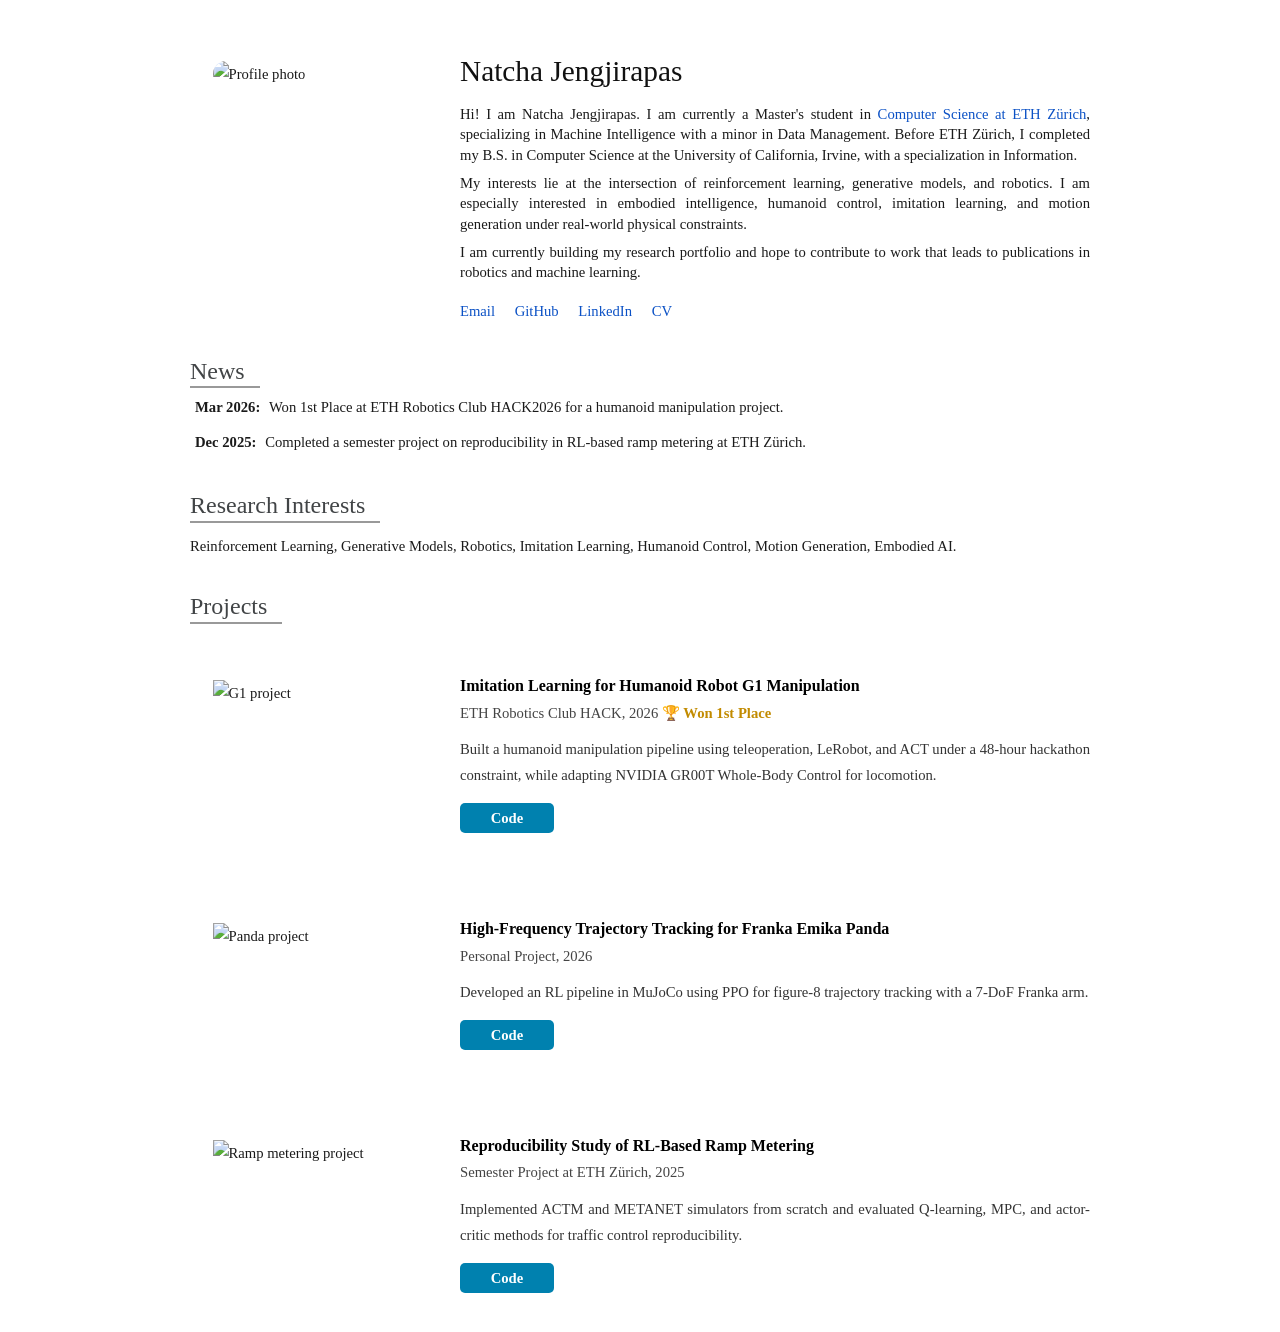
==== index.html @ 4af99521 "Remove outdated news item from index.html Removed outdated news item from the index." ====
<!DOCTYPE html>
<html>
<head>
  <meta charset="utf-8">
  <meta name="description" content="Natcha Jengjirapas personal website">
  <meta name="viewport" content="width=device-width, initial-scale=1">
  <title>Natcha Jengjirapas</title>
  <link rel="stylesheet" href="style.css">
</head>
<body>

  <div class="section">
    <div class="row">
      <div class="image" id="profile-photo">
        <img src="images/profile.jpg" alt="Profile photo">
      </div>

      <div class="content">
        <h1>Natcha Jengjirapas</h1>

        <p>
          Hi! I am Natcha Jengjirapas. I am currently a Master's student in
          <a href="https://ethz.ch" target="_blank">Computer Science at ETH Zürich</a>,
          specializing in Machine Intelligence with a minor in Data Management.
          Before ETH Zürich, I completed my B.S. in Computer Science at the
          University of California, Irvine, with a specialization in Information.
        </p>

        <p>
          My interests lie at the intersection of reinforcement learning, generative models,
          and robotics. I am especially interested in embodied intelligence, humanoid control,
          imitation learning, and motion generation under real-world physical constraints.
        </p>

        <p>
          I am currently building my research portfolio and hope to contribute to work that
          leads to publications in robotics and machine learning.
        </p>

        <p class="icon-links">
          <a href="mailto:njengjirapas@ethz.ch">Email</a>
          <a href="https://github.com/rew35860" target="_blank">GitHub</a>
          <a href="https://linkedin.com/in/njengjir" target="_blank">LinkedIn</a>
          <a href="CV_NatchaJenjirapas.pdf" target="_blank">CV</a>
        </p>
      </div>
    </div>
  </div>

  <div class="section">
    <div class="title"><span>News</span></div>
    <div class="row">
      <div class="content full">
        <div class="news_item">
          <span class="news-date">Mar 2026:</span>
          <span class="news-text">Won 1st Place at ETH Robotics Club HACK2026 for a humanoid manipulation project.</span>
        </div>

        <div class="news_item">
          <span class="news-date">Dec 2025:</span>
          <span class="news-text">Completed a semester project on reproducibility in RL-based ramp metering at ETH Zürich.</span>
        </div>
      </div>
    </div>
  </div>

  <div class="section">
    <div class="title"><span>Research Interests</span></div>
    <div class="row">
      <div class="content full">
        <p>
          Reinforcement Learning, Generative Models, Robotics, Imitation Learning,
          Humanoid Control, Motion Generation, Embodied AI.
        </p>
      </div>
    </div>
  </div>

  <div class="section">
    <div class="title"><span>Projects</span></div>
    <div class="row row_paper">
      <div class="image">
        <img src="images/g1-project.jpg" alt="G1 project">
      </div>

      <div class="content paper">
        <div class="paper-title">
          <a href="projects.html#g1">Imitation Learning for Humanoid Robot G1 Manipulation</a>
        </div>

        <div class="conference">
          ETH Robotics Club HACK, 2026 <span class="award">🏆 Won 1st Place</span>
        </div>

        <div class="authors">
          Built a humanoid manipulation pipeline using teleoperation, LeRobot, and ACT under a
          48-hour hackathon constraint, while adapting NVIDIA GR00T Whole-Body Control for locomotion.
        </div>

        <div class="links">
          <!-- <a href="projects.html#g1" data-type="Project page">Project page</a> -->
          <a href="https://github.com/rew35860" data-type="Code" target="_blank">Code</a>
        </div>
      </div>
    </div>

    <div class="row row_paper">
      <div class="image">
        <img src="images/panda-project.jpg" alt="Panda project">
      </div>

      <div class="content paper">
        <div class="paper-title">
          <a href="projects.html#panda">High-Frequency Trajectory Tracking for Franka Emika Panda</a>
        </div>

        <div class="conference">
          Personal Project, 2026
        </div>

        <div class="authors">
          Developed an RL pipeline in MuJoCo using PPO for figure-8 trajectory tracking with a 7-DoF Franka arm.
        </div>

        <div class="links">
          <!-- <a href="projects.html#panda" data-type="Project page">Project page</a> -->
          <a href="https://github.com/rew35860" data-type="Code" target="_blank">Code</a>
        </div>
      </div>
    </div>

    <div class="row row_paper">
      <div class="image">
        <img src="images/ramp-metering.jpg" alt="Ramp metering project">
      </div>

      <div class="content paper">
        <div class="paper-title">
          <a href="projects.html#ramp">Reproducibility Study of RL-Based Ramp Metering</a>
        </div>

        <div class="conference">
          Semester Project at ETH Zürich, 2025
        </div>

        <div class="authors">
          Implemented ACTM and METANET simulators from scratch and evaluated Q-learning, MPC,
          and actor-critic methods for traffic control reproducibility.
        </div>

        <div class="links">
          <!-- <a href="projects.html#ramp" data-type="Project page">Project page</a> -->
          <a href="https://github.com/rew35860" data-type="Code" target="_blank">Code</a>
        </div>
      </div>
    </div>
  </div>

</body>
</html>
---- style.css ----
body {
  padding-top: 30px;
  background-color: #fff;
  font-family: "Georgia", "Times New Roman", serif;
  color: #1a1a1a;
  font-size: 11pt;
  line-height: 1.8em;
  text-align: justify;
  -moz-hyphens: auto;
  -webkit-hyphens: auto;
  hyphens: auto;
}

a {
  text-decoration: none;
  color: #0b51c5;
}

a:hover {
  text-decoration: underline;
}

.award {
  color: #c28b00;   /* gold-ish */
  font-weight: bold;
}

p {
  line-height: 1.4;
  margin: 0.5em 0;
}

h1, h2, h3 {
  font-weight: normal;
  color: #111;
}

.section {
  max-width: 900px;
  margin: 0 auto;
}

.section > .title {
  font-size: 18pt;
  color: #414446;
  clear: both;
  margin-bottom: 10px;
}

.section > .title > span {
  border-bottom: 2px solid #999;
  padding-bottom: 0.1em;
  padding-right: 15px;
}

.section > .row {
  clear: both;
}

.section .content {
  margin-bottom: 2em;
}

.section .image img {
  width: 100%;
}

#profile-photo img {
  border-radius: 24px;
}

.row_paper {
  padding-top: 28px;
  padding-bottom: 28px;
}

.paper-title {
  font-weight: bold;
  padding-top: 2.5%;
  font-size: 12pt;
  color: #818181;
}

.paper-title a {
  color: #000;
}

.paper-title a:hover {
  color: #777;
}

.paper .links {
  text-align: left;
  margin-top: 14px;
}

.paper .links a:first-child {
  margin-left: 0;
}

.paper .links a {
  display: inline-block;
  min-width: 78px;
  margin-right: 6px;
  margin-bottom: 10px;
  border-radius: 5px;
  padding: 2px 8px;
  background-color: #0081af;
  color: white;
  font-weight: bold;
  text-align: center;
}

.paper .links a[data-type="Project page"] {
  background-color: #f0ad4e;
  min-width: 110px;
}

.paper .authors {
  color: #333;
}

.paper .conference {
  font-size: 11pt;
  padding-bottom: 10px;
  color: #444;
}

.news_item {
  padding-bottom: 8px;
  padding-left: 5px;
  text-align: left;
}

.news-date {
  font-weight: bold;
}

.news-text {
  color: #1a1a1a;
  padding-left: 5px;
}

.icon-links {
  margin-top: 18px;
}

.icon-links a {
  margin-right: 16px;
}

.full {
  width: 100%;
}

@media (max-width: 600px) {
  .row > div {
    float: none;
  }

  .section .content {
    width: 92%;
    margin: 0 auto 2em auto;
  }

  .section .image {
    width: 80%;
    padding: 0;
    margin: 0 auto 1.5em auto;
  }
}

@media (min-width: 601px) {
  .row > div {
    float: left;
  }

  .section .content {
    width: 70%;
  }

  .section .content.full {
    width: 100%;
  }

  .section .image {
    width: 25%;
    padding: 2.5%;
  }
}
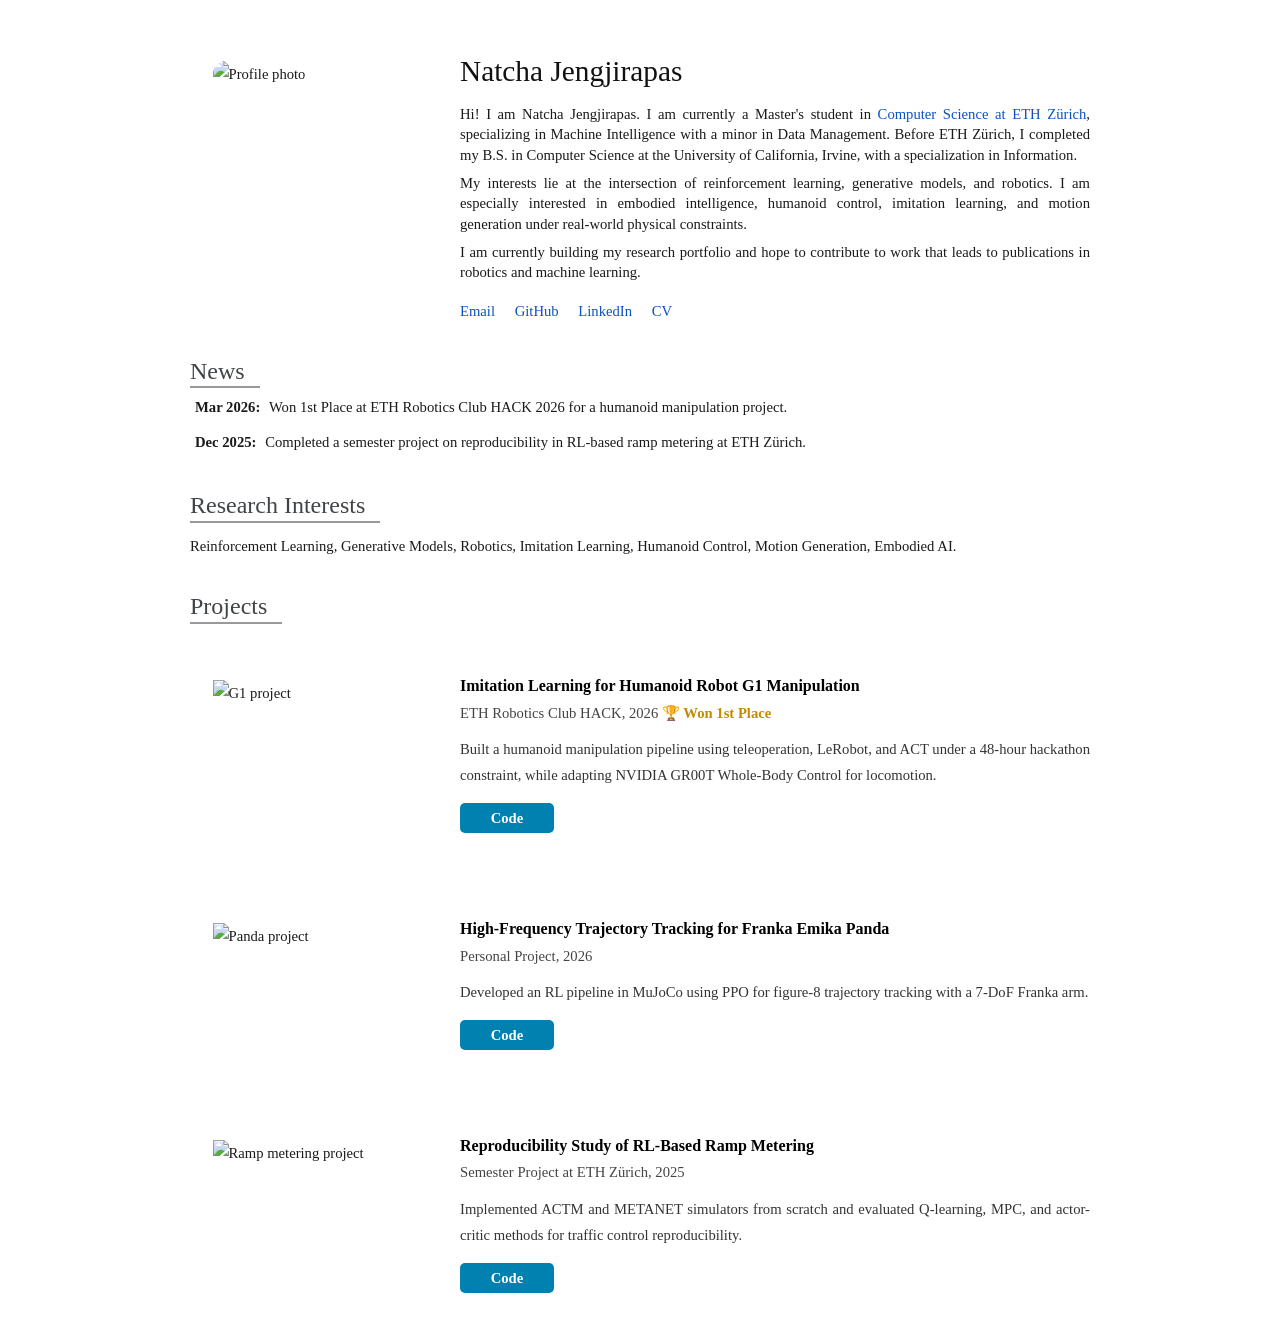
==== commit d4eb0aa9: "Fix spacing in news item text" ====
--- a/index.html
+++ b/index.html
@@ -53,7 +53,7 @@
       <div class="content full">
         <div class="news_item">
           <span class="news-date">Mar 2026:</span>
-          <span class="news-text">Won 1st Place at ETH Robotics Club HACK2026 for a humanoid manipulation project.</span>
+          <span class="news-text">Won 1st Place at ETH Robotics Club HACK 2026 for a humanoid manipulation project.</span>
         </div>
 
         <div class="news_item">
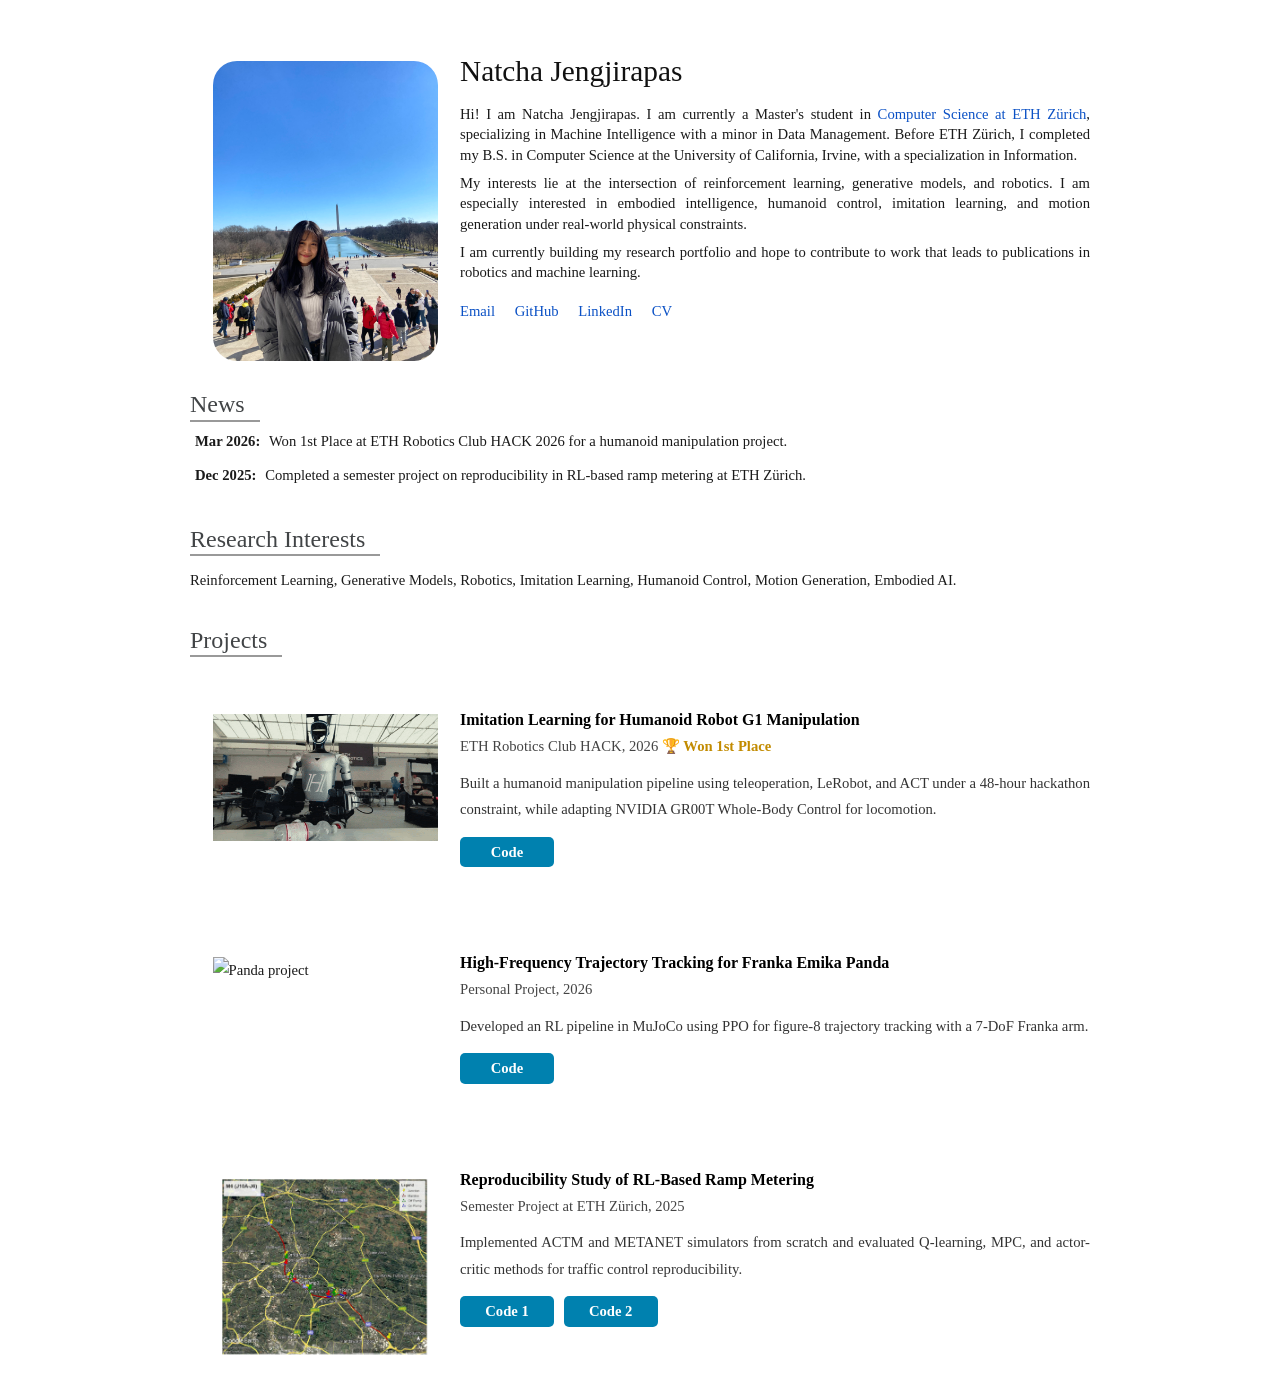
==== commit 77d9632a: "Updated links" ====
--- a/index.html
+++ b/index.html
@@ -80,7 +80,7 @@
     <div class="title"><span>Projects</span></div>
     <div class="row row_paper">
       <div class="image">
-        <img src="images/g1-project.jpg" alt="G1 project">
+        <img src="images/g1-project.gif" alt="G1 project">
       </div>
 
       <div class="content paper">
@@ -99,14 +99,14 @@
 
         <div class="links">
           <!-- <a href="projects.html#g1" data-type="Project page">Project page</a> -->
-          <a href="https://github.com/rew35860" data-type="Code" target="_blank">Code</a>
+          <a href="https://github.com/rew35860/ethrc_hack26" data-type="Code" target="_blank">Code</a>
         </div>
       </div>
     </div>
 
     <div class="row row_paper">
       <div class="image">
-        <img src="images/panda-project.jpg" alt="Panda project">
+        <img src="images/panda-project.gif" alt="Panda project">
       </div>
 
       <div class="content paper">
@@ -124,14 +124,14 @@
 
         <div class="links">
           <!-- <a href="projects.html#panda" data-type="Project page">Project page</a> -->
-          <a href="https://github.com/rew35860" data-type="Code" target="_blank">Code</a>
+          <a href="https://github.com/rew35860/RobotArm_RL" data-type="Code" target="_blank">Code</a>
         </div>
       </div>
     </div>
 
     <div class="row row_paper">
       <div class="image">
-        <img src="images/ramp-metering.jpg" alt="Ramp metering project">
+        <img src="images/ramp-metering.png" alt="Ramp metering project">
       </div>
 
       <div class="content paper">
@@ -149,8 +149,8 @@
         </div>
 
         <div class="links">
-          <!-- <a href="projects.html#ramp" data-type="Project page">Project page</a> -->
-          <a href="https://github.com/rew35860" data-type="Code" target="_blank">Code</a>
+          <a href="https://github.com/DerKevinRiehl/replication_ramp_metering_rl_2017_luetal/" data-type="Code" target="_blank">Code 1</a>
+          <a href="https://github.com/DerKevinRiehl/replication_ramp_metering_rl_2016_luetal/" data-type="Code" target="_blank">Code 2</a>
         </div>
       </div>
     </div>
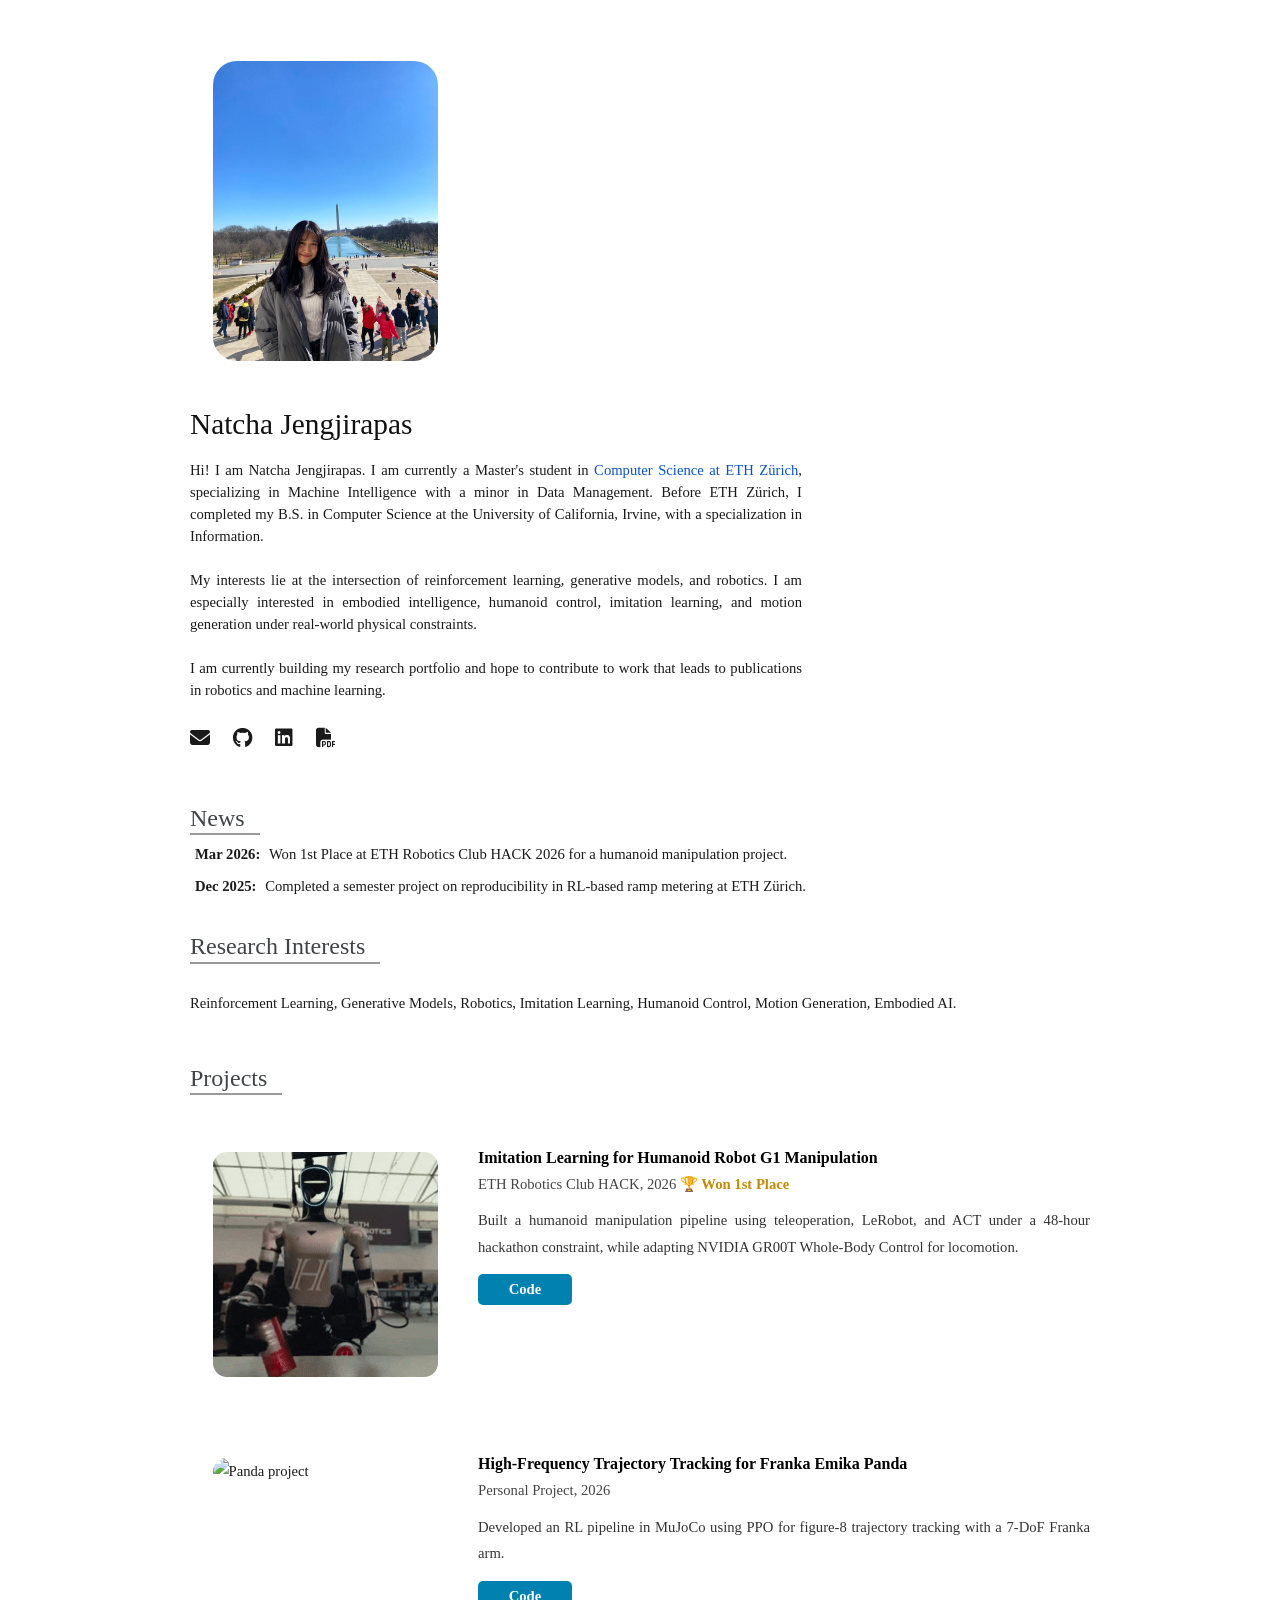
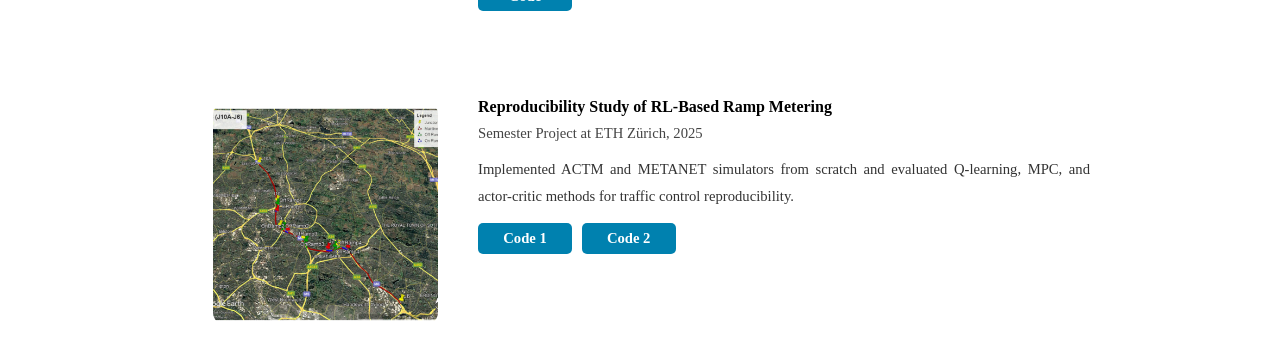
==== commit c80cd1f2: "Adjust some layout" ====
--- a/index.html
+++ b/index.html
@@ -6,6 +6,7 @@
   <meta name="viewport" content="width=device-width, initial-scale=1">
   <title>Natcha Jengjirapas</title>
   <link rel="stylesheet" href="style.css">
+  <link rel="stylesheet" href="https://cdnjs.cloudflare.com/ajax/libs/font-awesome/6.5.0/css/all.min.css">
 </head>
 <body>
 
@@ -38,10 +39,21 @@
         </p>
 
         <p class="icon-links">
-          <a href="mailto:njengjirapas@ethz.ch">Email</a>
-          <a href="https://github.com/rew35860" target="_blank">GitHub</a>
-          <a href="https://linkedin.com/in/njengjir" target="_blank">LinkedIn</a>
-          <a href="CV_NatchaJenjirapas.pdf" target="_blank">CV</a>
+          <a href="mailto:njengjirapas@ethz.ch" title="Email">
+            <i class="fas fa-envelope"></i>
+          </a>
+
+          <a href="https://github.com/rew35860" target="_blank" title="GitHub">
+            <i class="fab fa-github"></i>
+          </a>
+
+          <a href="https://linkedin.com/in/njengjir" target="_blank" title="LinkedIn">
+            <i class="fab fa-linkedin"></i>
+          </a>
+
+          <a href="CV_NatchaJenjirapas.pdf" target="_blank" title="CV">
+            <i class="fas fa-file-pdf"></i>
+          </a>
         </p>
       </div>
     </div>
--- a/style.css
+++ b/style.css
@@ -26,8 +26,8 @@
 }
 
 p {
-  line-height: 1.4;
-  margin: 0.5em 0;
+  line-height: 1.5;
+  margin: 1.5em 0;
 }
 
 h1, h2, h3 {
@@ -61,12 +61,20 @@
   margin-bottom: 2em;
 }
 
-.section .image img {
+.row_paper .image img {
   width: 100%;
+  aspect-ratio: 1 / 1;   /* makes all images square */
+  object-fit: cover;     /* crops nicely */
+  border-radius: 14px;
 }
 
 #profile-photo img {
+  width: 100%;
   border-radius: 24px;
+}
+
+#profile-photo {
+  margin-right: 28px;
 }
 
 .row_paper {
@@ -127,7 +135,7 @@
 }
 
 .news_item {
-  padding-bottom: 8px;
+  padding-bottom: 5px;
   padding-left: 5px;
   text-align: left;
 }
@@ -146,7 +154,14 @@
 }
 
 .icon-links a {
-  margin-right: 16px;
+  font-size: 20px;
+  margin-right: 18px;
+  color: #1a1a1a;
+  transition: 0.2s;
+}
+
+.icon-links a:hover {
+  color: #0b51c5;
 }
 
 .full {
@@ -175,16 +190,17 @@
     float: left;
   }
 
-  .section .content {
-    width: 70%;
-  }
-
-  .section .content.full {
-    width: 100%;
-  }
-
   .section .image {
     width: 25%;
     padding: 2.5%;
-  }
-}
+    margin-right: 2%;
+  }
+
+  .section .content {
+    width: 68%;
+  }
+
+  .section .content.full {
+    width: 100%;
+  }
+}
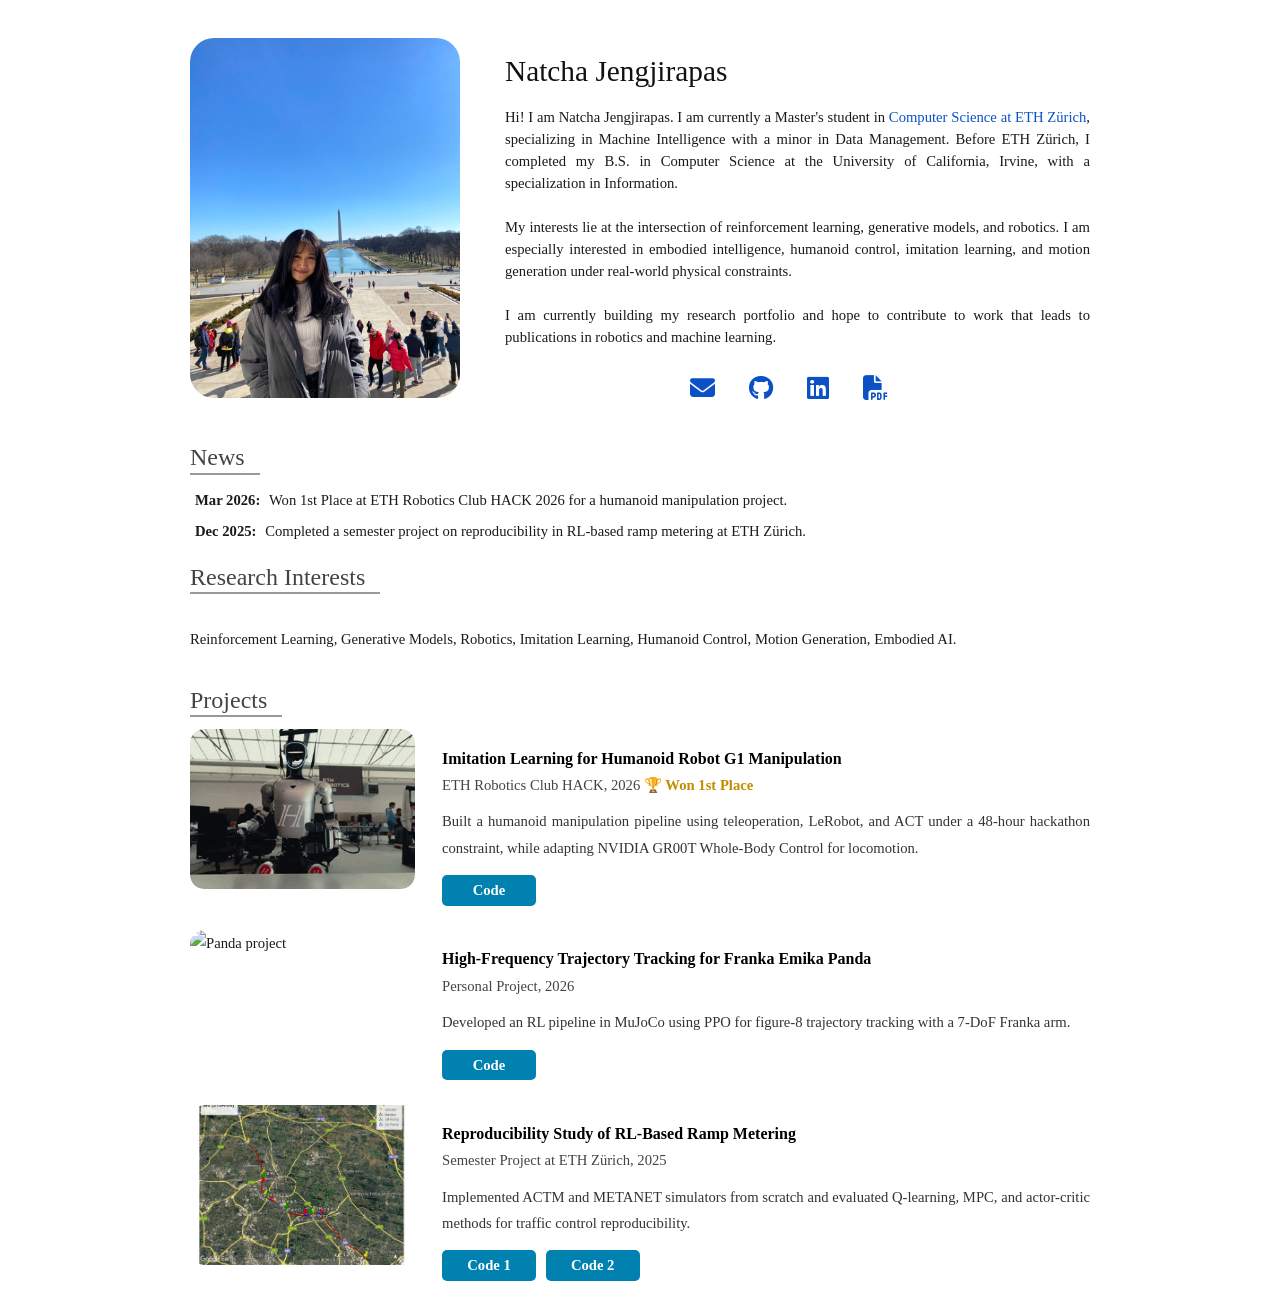
==== commit 1e3dd949: "Adjust some changes including title spacing and icon" ====
--- a/index.html
+++ b/index.html
@@ -7,6 +7,7 @@
   <title>Natcha Jengjirapas</title>
   <link rel="stylesheet" href="style.css">
   <link rel="stylesheet" href="https://cdnjs.cloudflare.com/ajax/libs/font-awesome/6.5.0/css/all.min.css">
+  <link rel="icon" type="image/png" href="images/profile.jpg">
 </head>
 <body>
 
--- a/style.css
+++ b/style.css
@@ -37,14 +37,14 @@
 
 .section {
   max-width: 900px;
-  margin: 0 auto;
+  margin: 0 auto 40px auto;   /* controls spacing between sections */
 }
 
 .section > .title {
   font-size: 18pt;
   color: #414446;
   clear: both;
-  margin-bottom: 10px;
+  margin-bottom: 16px;
 }
 
 .section > .title > span {
@@ -58,14 +58,34 @@
 }
 
 .section .content {
-  margin-bottom: 2em;
+  margin-bottom: 1em;
+}
+
+.section .image {
+  width: 25%;
+  padding: 2.5%;
+  margin-right: 2%;
+}
+
+.row_paper .image {
+  width: 220px;
+  height: 160px;
+  padding: 0;
+  margin-right: 28px;
+  overflow: hidden;
+  border-radius: 14px;
 }
 
 .row_paper .image img {
   width: 100%;
-  aspect-ratio: 1 / 1;   /* makes all images square */
-  object-fit: cover;     /* crops nicely */
+  height: 100%;
+  object-fit: cover;
+  display: block;
   border-radius: 14px;
+}
+
+.row_paper .content {
+  width: calc(100% - 248px);
 }
 
 #profile-photo img {
@@ -73,13 +93,8 @@
   border-radius: 24px;
 }
 
-#profile-photo {
-  margin-right: 28px;
-}
-
 .row_paper {
-  padding-top: 28px;
-  padding-bottom: 28px;
+  margin-bottom: 20px;
 }
 
 .paper-title {
@@ -94,7 +109,7 @@
 }
 
 .paper-title a:hover {
-  color: #777;
+  color: #f8b35e;
 }
 
 .paper .links {
@@ -150,18 +165,20 @@
 }
 
 .icon-links {
+  display: flex;
+  justify-content: center;
+  gap: 16px;
   margin-top: 18px;
 }
 
 .icon-links a {
-  font-size: 20px;
+  font-size: 25px;
   margin-right: 18px;
-  color: #1a1a1a;
   transition: 0.2s;
 }
 
 .icon-links a:hover {
-  color: #0b51c5;
+  color: #6fa8ff;   /* light blue */
 }
 
 .full {
@@ -178,10 +195,19 @@
     margin: 0 auto 2em auto;
   }
 
-  .section .image {
+  .section .image,
+  .row_paper .image,
+  #profile-photo {
     width: 80%;
+    height: auto;
     padding: 0;
     margin: 0 auto 1.5em auto;
+  }
+
+  .row_paper .image img,
+  #profile-photo img {
+    width: 100%;
+    height: auto;
   }
 }
 
@@ -190,17 +216,29 @@
     float: left;
   }
 
+  /* default image block for project rows */
   .section .image {
     width: 25%;
-    padding: 2.5%;
-    margin-right: 2%;
+    padding: 0;
+    margin-right: 3%;
   }
 
   .section .content {
-    width: 68%;
+    width: 72%;
   }
 
   .section .content.full {
     width: 100%;
   }
-}
+
+  /* special layout only for the top intro photo */
+  #profile-photo {
+    width: 30%;
+    margin-right: 5%;
+    padding: 0;
+  }
+
+  #profile-photo + .content {
+    width: 65%;
+  }
+}
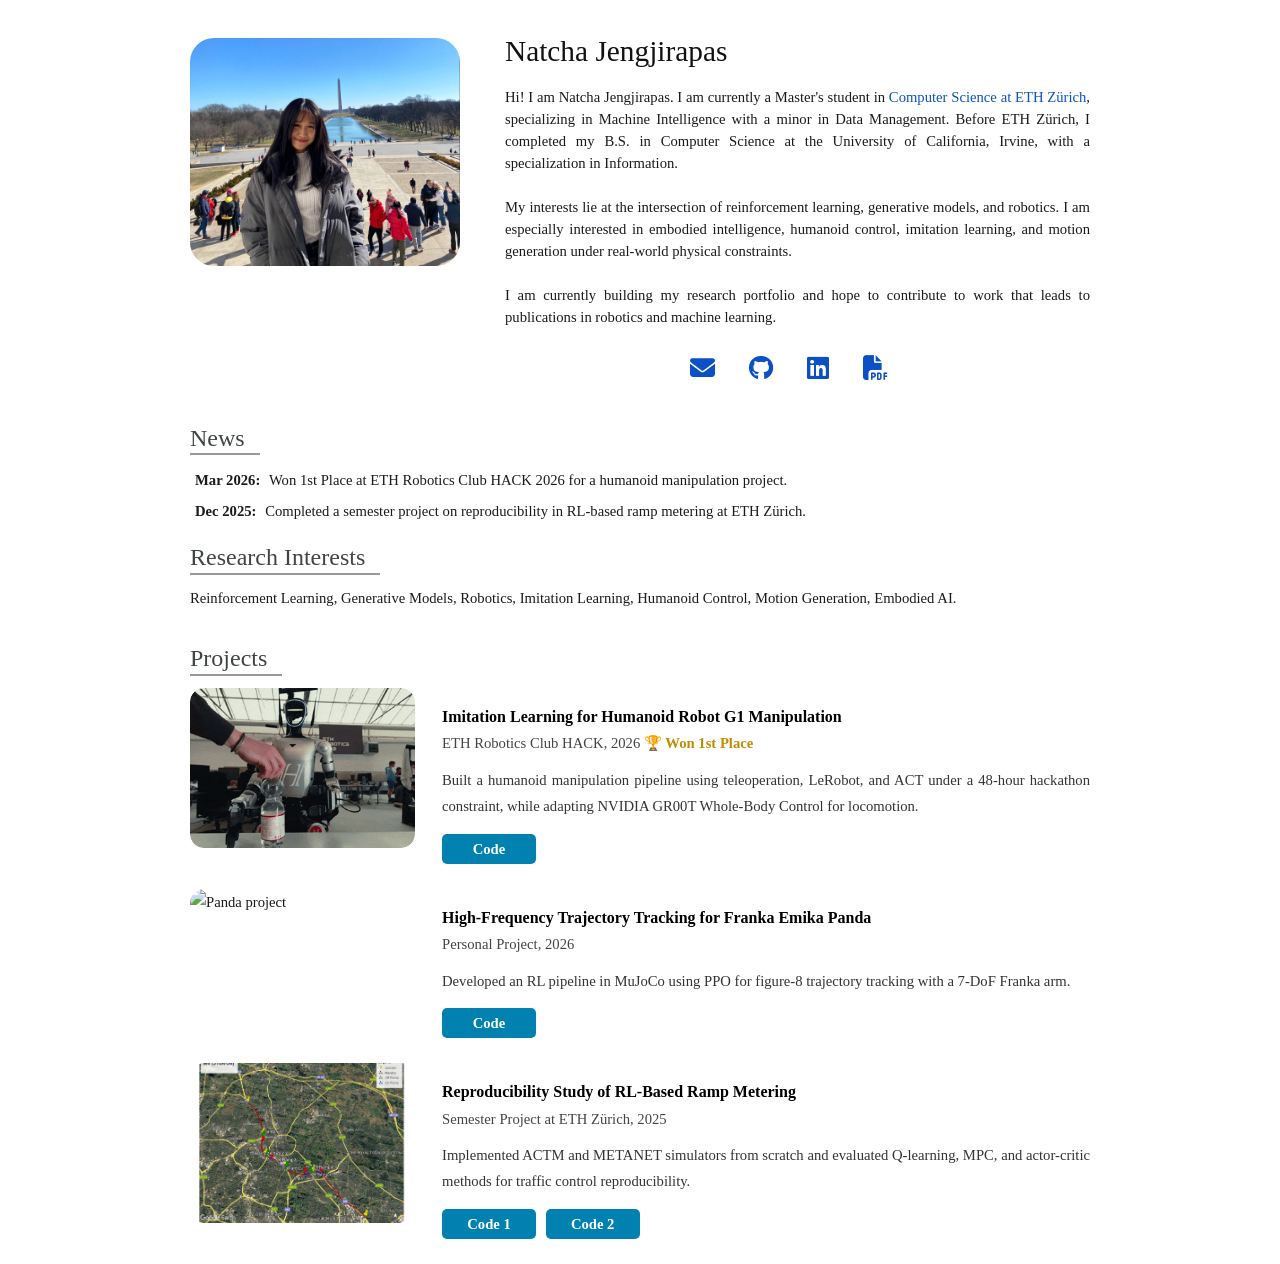
==== commit 20480baf: "Adjust spacing" ====
--- a/index.html
+++ b/index.html
@@ -7,14 +7,14 @@
   <title>Natcha Jengjirapas</title>
   <link rel="stylesheet" href="style.css">
   <link rel="stylesheet" href="https://cdnjs.cloudflare.com/ajax/libs/font-awesome/6.5.0/css/all.min.css">
-  <link rel="icon" type="image/png" href="images/profile.jpg">
+  <link rel="icon" type="image/png" href="images/profile.png">
 </head>
 <body>
 
   <div class="section">
     <div class="row">
       <div class="image" id="profile-photo">
-        <img src="images/profile.jpg" alt="Profile photo">
+        <img src="images/profile.png" alt="Profile photo">
       </div>
 
       <div class="content">
--- a/style.css
+++ b/style.css
@@ -57,6 +57,10 @@
   clear: both;
 }
 
+.section .content > *:first-child {
+  margin-top: 0;
+}
+
 .section .content {
   margin-bottom: 1em;
 }
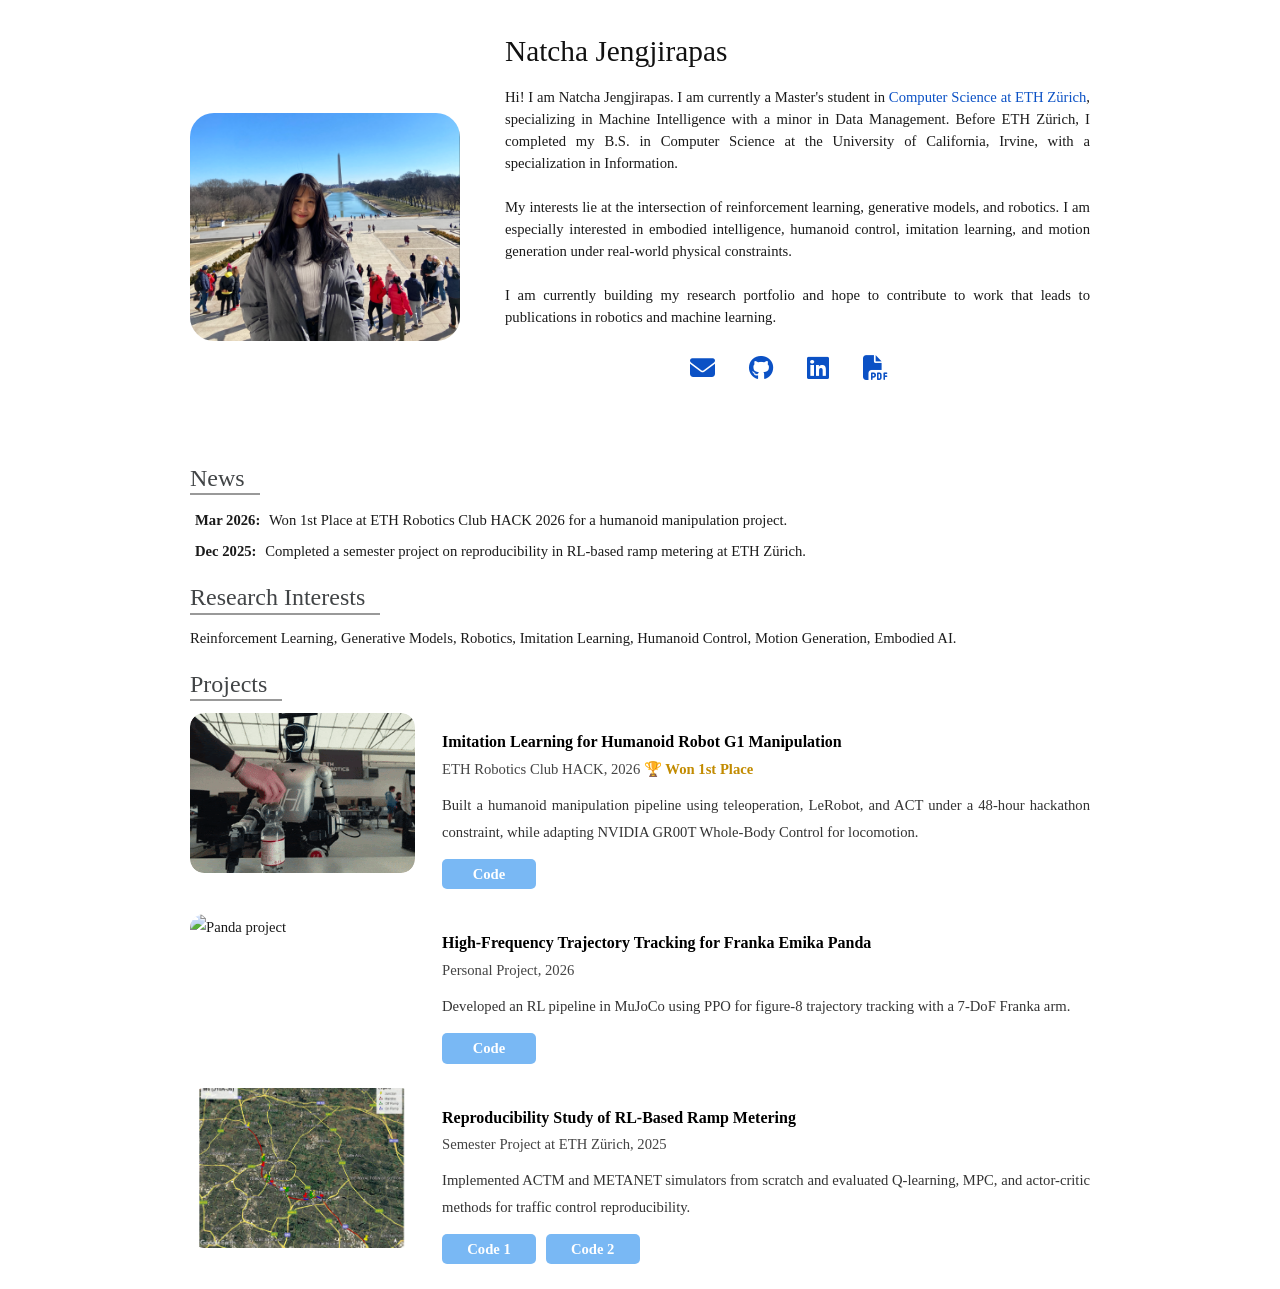
==== commit 4447b010: "Update link and adjust profile" ====
--- a/index.html
+++ b/index.html
@@ -12,7 +12,7 @@
 <body>
 
   <div class="section">
-    <div class="row">
+    <div class="row" id="intro-row">
       <div class="image" id="profile-photo">
         <img src="images/profile.png" alt="Profile photo">
       </div>
@@ -98,7 +98,7 @@
 
       <div class="content paper">
         <div class="paper-title">
-          <a href="projects.html#g1">Imitation Learning for Humanoid Robot G1 Manipulation</a>
+          <a href="https://github.com/rew35860/ethrc_hack26">Imitation Learning for Humanoid Robot G1 Manipulation</a>
         </div>
 
         <div class="conference">
@@ -124,7 +124,7 @@
 
       <div class="content paper">
         <div class="paper-title">
-          <a href="projects.html#panda">High-Frequency Trajectory Tracking for Franka Emika Panda</a>
+          <a href="https://github.com/rew35860/RobotArm_RL">High-Frequency Trajectory Tracking for Franka Emika Panda</a>
         </div>
 
         <div class="conference">
@@ -149,7 +149,7 @@
 
       <div class="content paper">
         <div class="paper-title">
-          <a href="projects.html#ramp">Reproducibility Study of RL-Based Ramp Metering</a>
+          <a href="https://github.com/DerKevinRiehl/replication_ramp_metering_rl_2017_luetal/">Reproducibility Study of RL-Based Ramp Metering</a>
         </div>
 
         <div class="conference">
--- a/style.css
+++ b/style.css
@@ -65,6 +65,10 @@
   margin-bottom: 1em;
 }
 
+.section .content.full p {
+  margin-bottom: 0.5em;
+}
+
 .section .image {
   width: 25%;
   padding: 2.5%;
@@ -132,7 +136,7 @@
   margin-bottom: 10px;
   border-radius: 5px;
   padding: 2px 8px;
-  background-color: #0081af;
+  background-color: #79b8f4;
   color: white;
   font-weight: bold;
   text-align: center;
@@ -236,13 +240,21 @@
   }
 
   /* special layout only for the top intro photo */
+  #intro-row {
+    display: flex;
+    align-items: center;
+  }
+
   #profile-photo {
+    float: none;
     width: 30%;
     margin-right: 5%;
     padding: 0;
+    flex-shrink: 0;
   }
 
   #profile-photo + .content {
+    float: none;
     width: 65%;
   }
 }
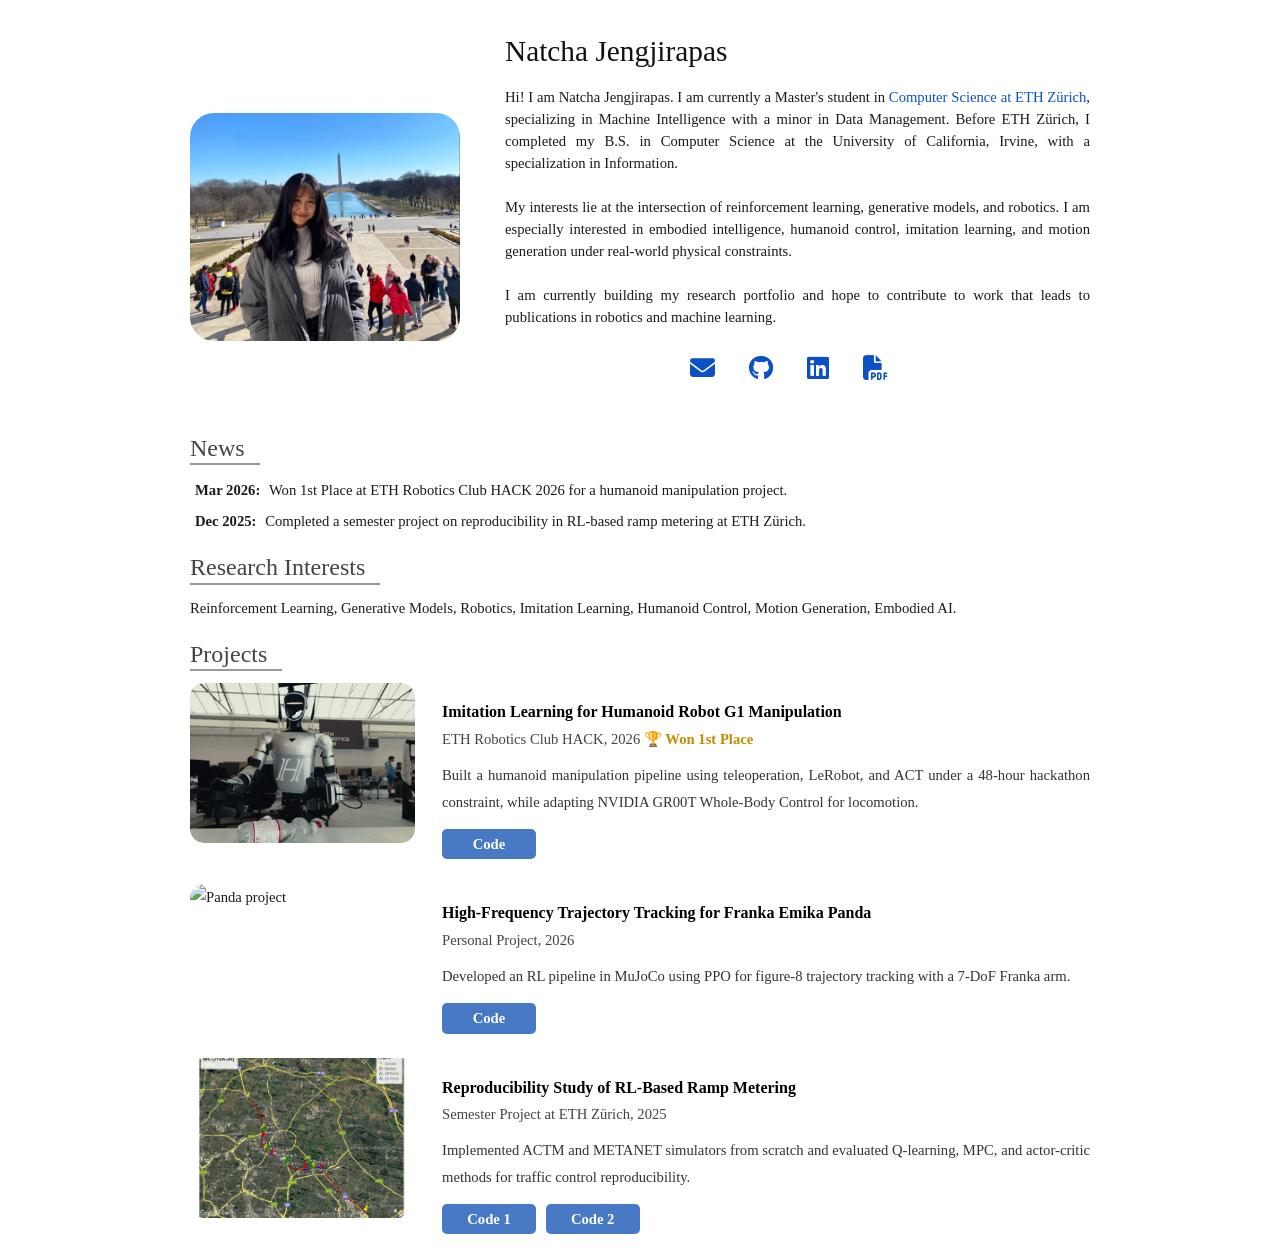
==== commit ce43be60: "Add footer" ====
--- a/index.html
+++ b/index.html
@@ -169,5 +169,6 @@
     </div>
   </div>
 
+  <footer></footer>
 </body>
 </html>
--- a/style.css
+++ b/style.css
@@ -1,5 +1,6 @@
 body {
   padding-top: 30px;
+  padding-bottom: 30px;
   background-color: #fff;
   font-family: "Georgia", "Times New Roman", serif;
   color: #1a1a1a;
@@ -37,7 +38,8 @@
 
 .section {
   max-width: 900px;
-  margin: 0 auto 40px auto;   /* controls spacing between sections */
+  margin: 0 auto 70px auto;   /* controls spacing between sections */
+  margin-bottom: 10px;
 }
 
 .section > .title {
@@ -136,7 +138,7 @@
   margin-bottom: 10px;
   border-radius: 5px;
   padding: 2px 8px;
-  background-color: #79b8f4;
+  background-color: #4779c4;
   color: white;
   font-weight: bold;
   text-align: center;
@@ -191,6 +193,10 @@
 
 .full {
   width: 100%;
+}
+
+footer {
+  height: 60px;
 }
 
 @media (max-width: 600px) {
